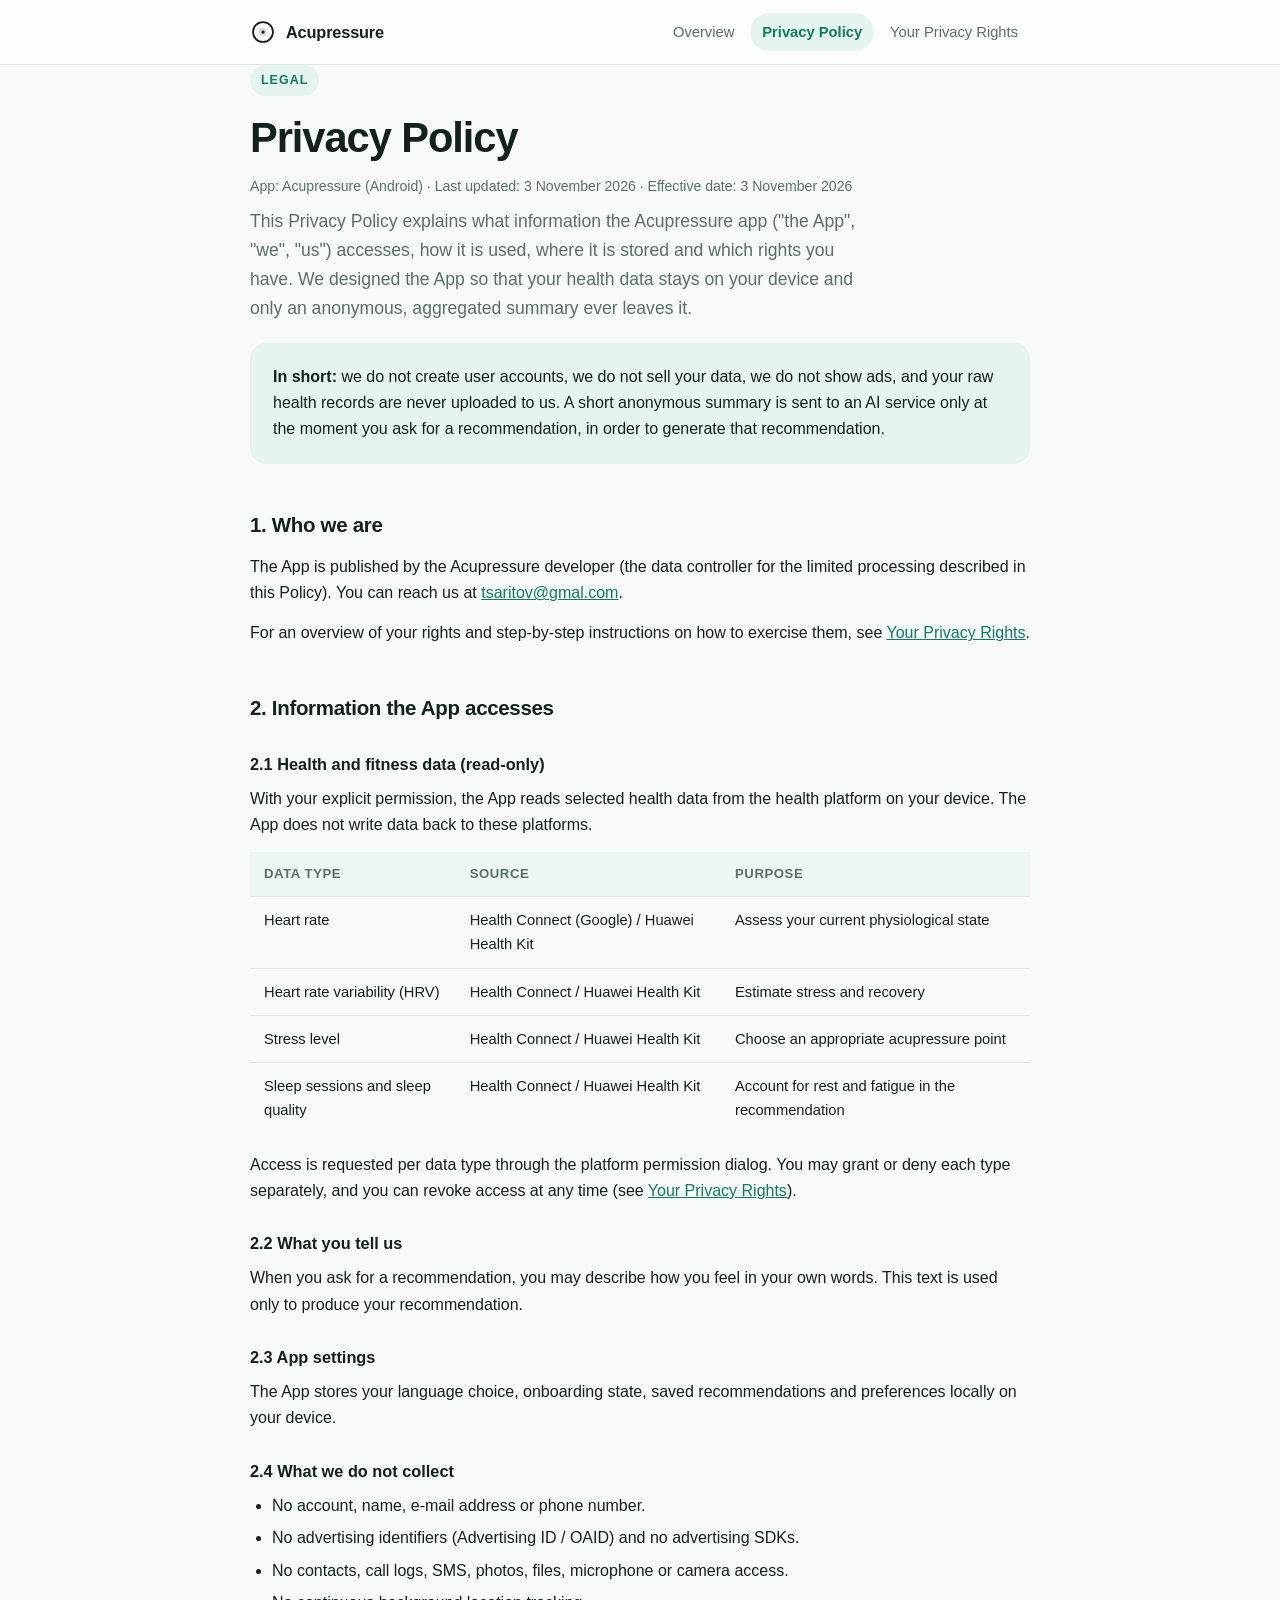
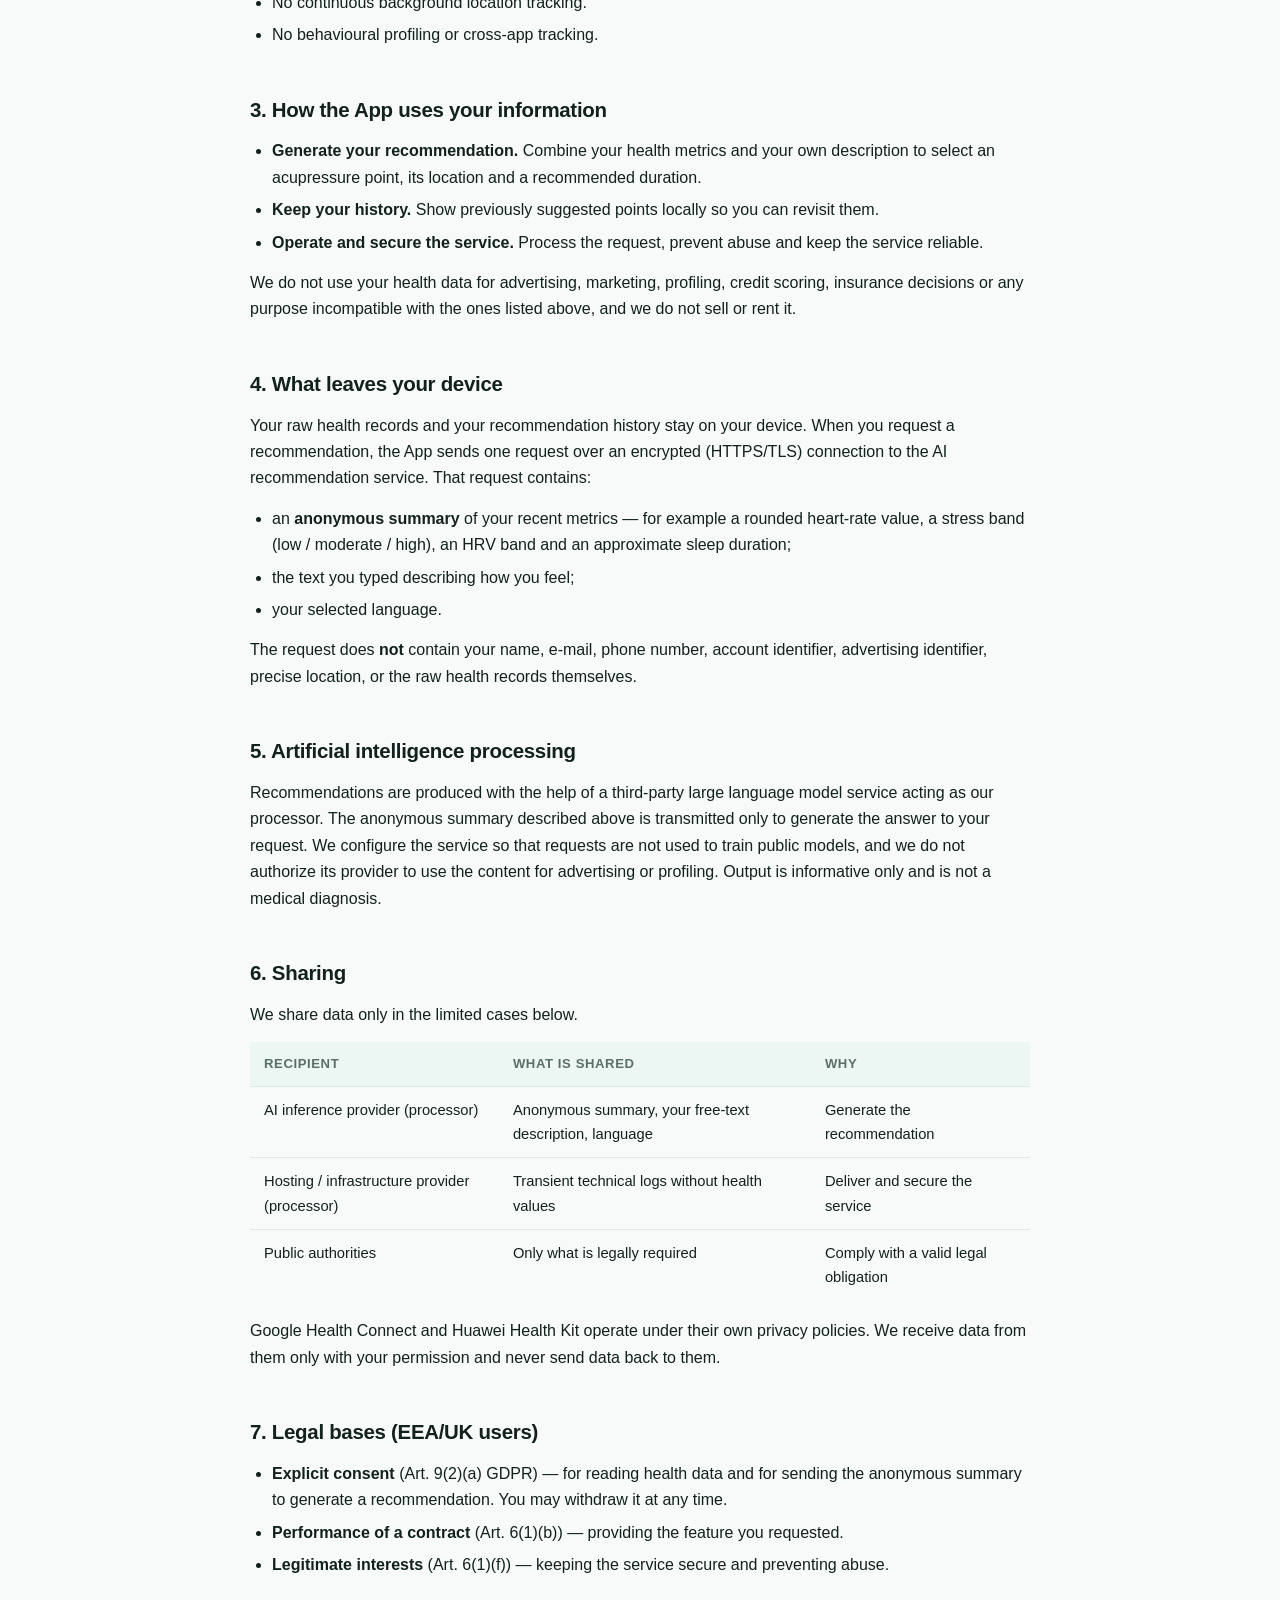
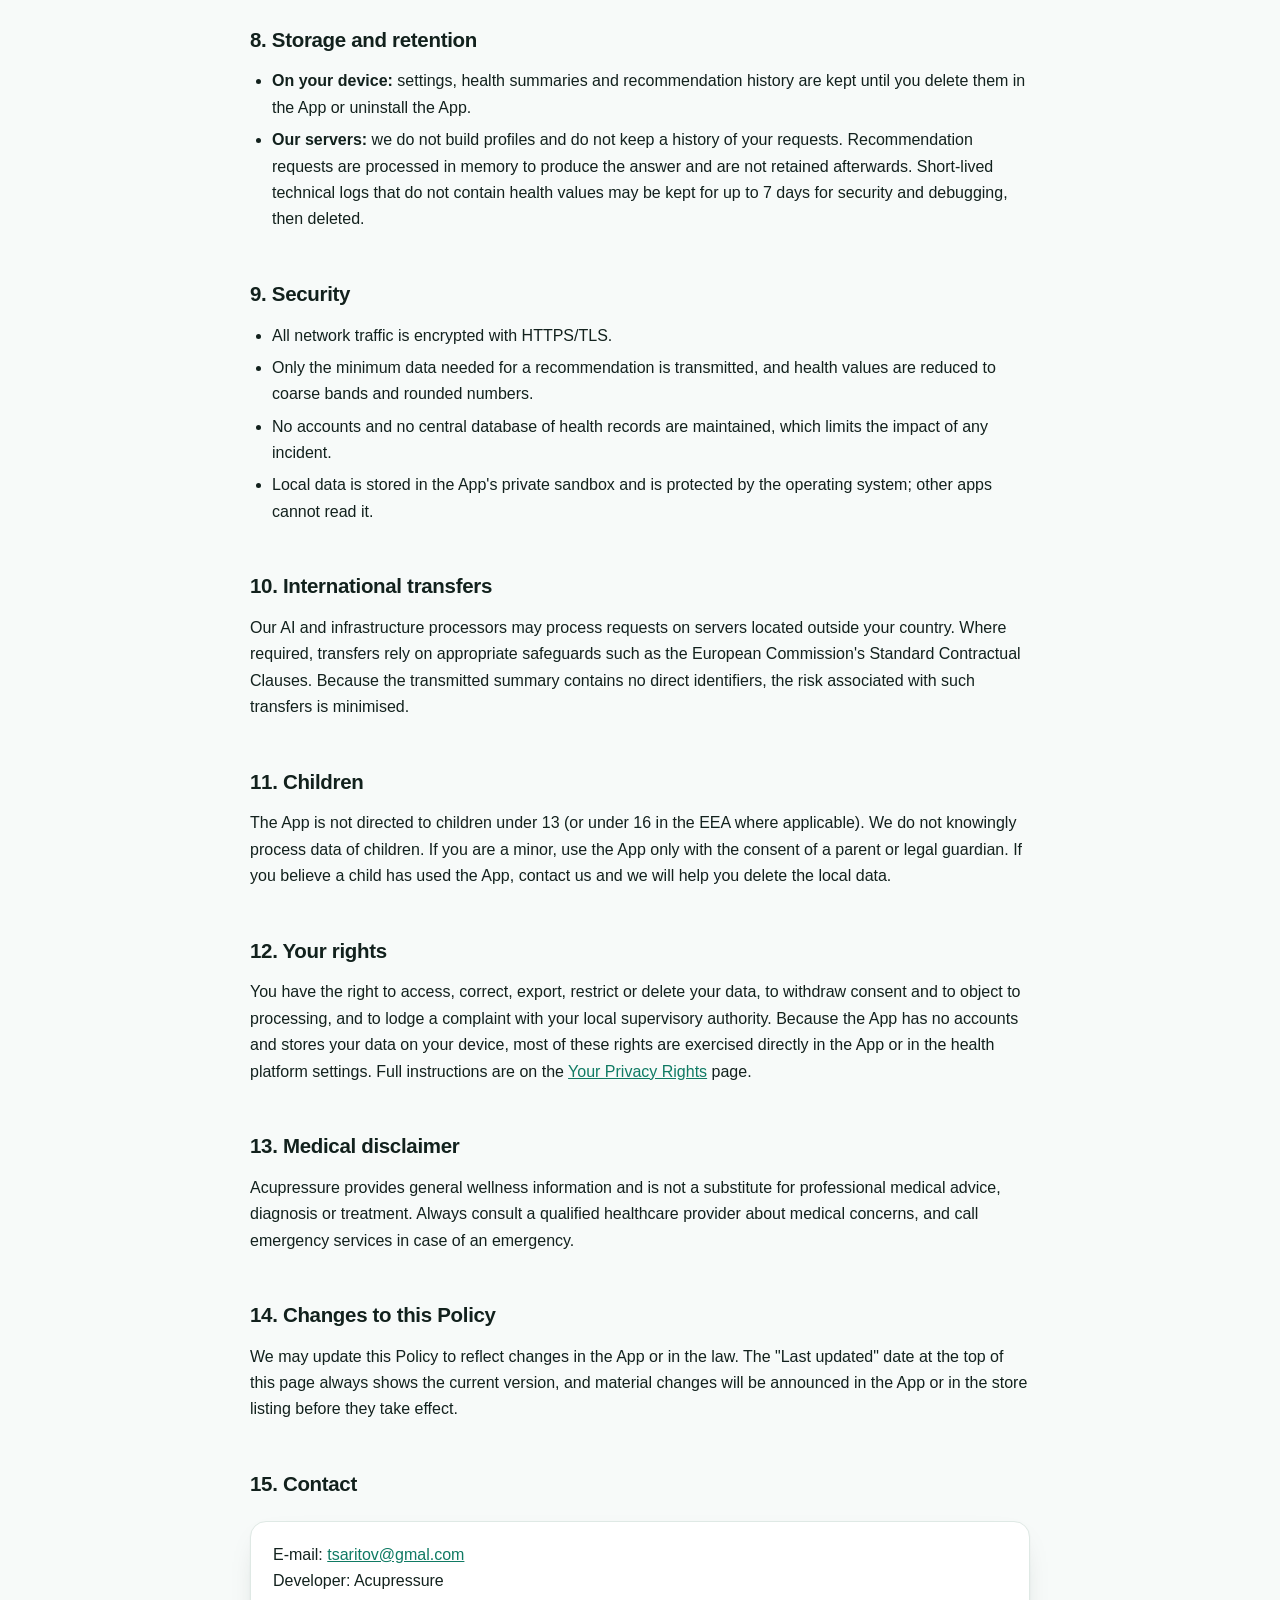
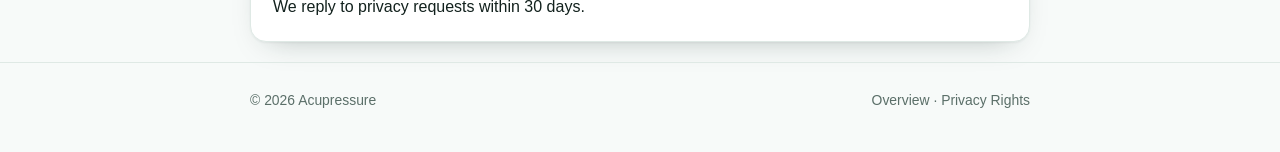
==== privacy-policy.html @ 519a4792 "Add Acupressure privacy policy and privacy rights pages" ====
<!DOCTYPE html>
<html lang="en">
<head>
<meta charset="utf-8">
<meta name="viewport" content="width=device-width, initial-scale=1">
<title>Privacy Policy — Acupressure</title>
<meta name="description" content="Privacy Policy for the Acupressure wellness app: what health data is accessed, how it is processed, stored and protected.">
<link rel="stylesheet" href="assets/style.css">
</head>
<body>

<header class="site-header">
  <div class="wrap">
    <a class="brand" href="index.html">
      <svg viewBox="0 0 24 24" fill="none" aria-hidden="true">
        <circle cx="12" cy="12" r="9.2" stroke="currentColor" stroke-width="1.6"/>
        <circle cx="12" cy="12" r="3.4" fill="currentColor" opacity=".18"/>
        <circle cx="12" cy="12" r="1.5" fill="currentColor"/>
      </svg>
      Acupressure
    </a>
    <nav class="nav">
      <a href="index.html">Overview</a>
      <a href="privacy-policy.html" aria-current="page">Privacy Policy</a>
      <a href="privacy-rights.html">Your Privacy Rights</a>
    </nav>
  </div>
</header>

<main class="wrap">
  <p class="eyebrow">Legal</p>
  <h1>Privacy Policy</h1>
  <p class="meta">App: Acupressure (Android) &middot; Last updated: 3 November 2026 &middot; Effective date: 3 November 2026</p>

  <p class="lede">
    This Privacy Policy explains what information the Acupressure app ("the App", "we", "us")
    accesses, how it is used, where it is stored and which rights you have. We designed the App so
    that your health data stays on your device and only an anonymous, aggregated summary ever
    leaves it.
  </p>

  <div class="panel panel--accent">
    <p>
      <strong>In short:</strong> we do not create user accounts, we do not sell your data, we do not
      show ads, and your raw health records are never uploaded to us. A short anonymous summary is
      sent to an AI service only at the moment you ask for a recommendation, in order to generate
      that recommendation.
    </p>
  </div>

  <h2>1. Who we are</h2>
  <p>
    The App is published by the Acupressure developer (the data controller for the limited
    processing described in this Policy). You can reach us at
    <a href="mailto:tsaritov@gmal.com">tsaritov@gmal.com</a>.
  </p>
  <p>
    For an overview of your rights and step-by-step instructions on how to exercise them, see
    <a href="privacy-rights.html">Your Privacy Rights</a>.
  </p>

  <h2>2. Information the App accesses</h2>

  <h3>2.1 Health and fitness data (read-only)</h3>
  <p>
    With your explicit permission, the App reads selected health data from the health platform on
    your device. The App does not write data back to these platforms.
  </p>

  <div class="table-scroll">
    <table>
      <thead>
        <tr>
          <th>Data type</th>
          <th>Source</th>
          <th>Purpose</th>
        </tr>
      </thead>
      <tbody>
        <tr>
          <td>Heart rate</td>
          <td>Health Connect (Google) / Huawei Health Kit</td>
          <td>Assess your current physiological state</td>
        </tr>
        <tr>
          <td>Heart rate variability (HRV)</td>
          <td>Health Connect / Huawei Health Kit</td>
          <td>Estimate stress and recovery</td>
        </tr>
        <tr>
          <td>Stress level</td>
          <td>Health Connect / Huawei Health Kit</td>
          <td>Choose an appropriate acupressure point</td>
        </tr>
        <tr>
          <td>Sleep sessions and sleep quality</td>
          <td>Health Connect / Huawei Health Kit</td>
          <td>Account for rest and fatigue in the recommendation</td>
        </tr>
      </tbody>
    </table>
  </div>

  <p>
    Access is requested per data type through the platform permission dialog. You may grant or deny
    each type separately, and you can revoke access at any time (see
    <a href="privacy-rights.html">Your Privacy Rights</a>).
  </p>

  <h3>2.2 What you tell us</h3>
  <p>
    When you ask for a recommendation, you may describe how you feel in your own words. This text is
    used only to produce your recommendation.
  </p>

  <h3>2.3 App settings</h3>
  <p>
    The App stores your language choice, onboarding state, saved recommendations and preferences
    locally on your device.
  </p>

  <h3>2.4 What we do not collect</h3>
  <ul>
    <li>No account, name, e-mail address or phone number.</li>
    <li>No advertising identifiers (Advertising ID / OAID) and no advertising SDKs.</li>
    <li>No contacts, call logs, SMS, photos, files, microphone or camera access.</li>
    <li>No continuous background location tracking.</li>
    <li>No behavioural profiling or cross-app tracking.</li>
  </ul>

  <h2>3. How the App uses your information</h2>
  <ul>
    <li><strong>Generate your recommendation.</strong> Combine your health metrics and your own description to select an acupressure point, its location and a recommended duration.</li>
    <li><strong>Keep your history.</strong> Show previously suggested points locally so you can revisit them.</li>
    <li><strong>Operate and secure the service.</strong> Process the request, prevent abuse and keep the service reliable.</li>
  </ul>
  <p>
    We do not use your health data for advertising, marketing, profiling, credit scoring, insurance
    decisions or any purpose incompatible with the ones listed above, and we do not sell or rent it.
  </p>

  <h2>4. What leaves your device</h2>
  <p>
    Your raw health records and your recommendation history stay on your device. When you request a
    recommendation, the App sends one request over an encrypted (HTTPS/TLS) connection to the AI
    recommendation service. That request contains:
  </p>
  <ul>
    <li>an <strong>anonymous summary</strong> of your recent metrics — for example a rounded heart-rate value, a stress band (low / moderate / high), an HRV band and an approximate sleep duration;</li>
    <li>the text you typed describing how you feel;</li>
    <li>your selected language.</li>
  </ul>
  <p>The request does <strong>not</strong> contain your name, e-mail, phone number, account identifier, advertising identifier, precise location, or the raw health records themselves.</p>

  <h2>5. Artificial intelligence processing</h2>
  <p>
    Recommendations are produced with the help of a third-party large language model service acting
    as our processor. The anonymous summary described above is transmitted only to generate the
    answer to your request. We configure the service so that requests are not used to train public
    models, and we do not authorize its provider to use the content for advertising or profiling.
    Output is informative only and is not a medical diagnosis.
  </p>

  <h2>6. Sharing</h2>
  <p>We share data only in the limited cases below.</p>
  <div class="table-scroll">
    <table>
      <thead>
        <tr>
          <th>Recipient</th>
          <th>What is shared</th>
          <th>Why</th>
        </tr>
      </thead>
      <tbody>
        <tr>
          <td>AI inference provider (processor)</td>
          <td>Anonymous summary, your free-text description, language</td>
          <td>Generate the recommendation</td>
        </tr>
        <tr>
          <td>Hosting / infrastructure provider (processor)</td>
          <td>Transient technical logs without health values</td>
          <td>Deliver and secure the service</td>
        </tr>
        <tr>
          <td>Public authorities</td>
          <td>Only what is legally required</td>
          <td>Comply with a valid legal obligation</td>
        </tr>
      </tbody>
    </table>
  </div>
  <p>
    Google Health Connect and Huawei Health Kit operate under their own privacy policies. We receive
    data from them only with your permission and never send data back to them.
  </p>

  <h2>7. Legal bases (EEA/UK users)</h2>
  <ul>
    <li><strong>Explicit consent</strong> (Art. 9(2)(a) GDPR) — for reading health data and for sending the anonymous summary to generate a recommendation. You may withdraw it at any time.</li>
    <li><strong>Performance of a contract</strong> (Art. 6(1)(b)) — providing the feature you requested.</li>
    <li><strong>Legitimate interests</strong> (Art. 6(1)(f)) — keeping the service secure and preventing abuse.</li>
  </ul>

  <h2>8. Storage and retention</h2>
  <ul>
    <li><strong>On your device:</strong> settings, health summaries and recommendation history are kept until you delete them in the App or uninstall the App.</li>
    <li><strong>Our servers:</strong> we do not build profiles and do not keep a history of your requests. Recommendation requests are processed in memory to produce the answer and are not retained afterwards. Short-lived technical logs that do not contain health values may be kept for up to 7 days for security and debugging, then deleted.</li>
  </ul>

  <h2>9. Security</h2>
  <ul>
    <li>All network traffic is encrypted with HTTPS/TLS.</li>
    <li>Only the minimum data needed for a recommendation is transmitted, and health values are reduced to coarse bands and rounded numbers.</li>
    <li>No accounts and no central database of health records are maintained, which limits the impact of any incident.</li>
    <li>Local data is stored in the App's private sandbox and is protected by the operating system; other apps cannot read it.</li>
  </ul>

  <h2>10. International transfers</h2>
  <p>
    Our AI and infrastructure processors may process requests on servers located outside your
    country. Where required, transfers rely on appropriate safeguards such as the European
    Commission's Standard Contractual Clauses. Because the transmitted summary contains no direct
    identifiers, the risk associated with such transfers is minimised.
  </p>

  <h2>11. Children</h2>
  <p>
    The App is not directed to children under 13 (or under 16 in the EEA where applicable). We do not
    knowingly process data of children. If you are a minor, use the App only with the consent of a
    parent or legal guardian. If you believe a child has used the App, contact us and we will help
    you delete the local data.
  </p>

  <h2>12. Your rights</h2>
  <p>
    You have the right to access, correct, export, restrict or delete your data, to withdraw consent
    and to object to processing, and to lodge a complaint with your local supervisory authority.
    Because the App has no accounts and stores your data on your device, most of these rights are
    exercised directly in the App or in the health platform settings. Full instructions are on the
    <a href="privacy-rights.html">Your Privacy Rights</a> page.
  </p>

  <h2>13. Medical disclaimer</h2>
  <p>
    Acupressure provides general wellness information and is not a substitute for professional
    medical advice, diagnosis or treatment. Always consult a qualified healthcare provider about
    medical concerns, and call emergency services in case of an emergency.
  </p>

  <h2>14. Changes to this Policy</h2>
  <p>
    We may update this Policy to reflect changes in the App or in the law. The "Last updated" date at
    the top of this page always shows the current version, and material changes will be announced in
    the App or in the store listing before they take effect.
  </p>

  <h2>15. Contact</h2>
  <div class="panel">
    <p>
      E-mail: <a href="mailto:tsaritov@gmal.com">tsaritov@gmal.com</a><br>
      Developer: Acupressure<br>
      We reply to privacy requests within 30 days.
    </p>
  </div>
</main>

<footer class="site-footer">
  <div class="wrap">
    <span>© <span id="year">2026</span> Acupressure</span>
    <span><a href="index.html">Overview</a> · <a href="privacy-rights.html">Privacy Rights</a></span>
  </div>
</footer>

<script>document.getElementById('year').textContent = new Date().getFullYear();</script>
</body>
</html>
---- assets/style.css ----
:root {
  --bg: #f7faf9;
  --surface: #ffffff;
  --text: #12211d;
  --muted: #5b6f69;
  --line: #dfe9e5;
  --accent: #0f7a63;
  --accent-soft: #e6f4ef;
  --radius: 16px;
  --shadow: 0 1px 2px rgba(16, 40, 34, .05), 0 12px 32px -18px rgba(16, 40, 34, .35);
}

@media (prefers-color-scheme: dark) {
  :root {
    --bg: #0c1512;
    --surface: #121e1a;
    --text: #e7f1ee;
    --muted: #9db3ac;
    --line: #22332d;
    --accent: #4ad3ad;
    --accent-soft: #14332b;
    --shadow: 0 1px 2px rgba(0, 0, 0, .4), 0 18px 40px -24px rgba(0, 0, 0, .8);
  }
}

* { box-sizing: border-box; }

html { scroll-behavior: smooth; }

body {
  margin: 0;
  background: var(--bg);
  color: var(--text);
  font: 16px/1.65 -apple-system, BlinkMacSystemFont, "Segoe UI", Roboto, "Helvetica Neue", Arial, sans-serif;
  -webkit-font-smoothing: antialiased;
}

.wrap {
  width: 100%;
  max-width: 820px;
  margin: 0 auto;
  padding: 0 20px;
}

/* ---------- Header ---------- */

.site-header {
  border-bottom: 1px solid var(--line);
  background: color-mix(in srgb, var(--surface) 70%, transparent);
  backdrop-filter: blur(8px);
  position: sticky;
  top: 0;
  z-index: 10;
}

.site-header .wrap {
  display: flex;
  align-items: center;
  justify-content: space-between;
  gap: 16px;
  min-height: 64px;
  flex-wrap: wrap;
}

.brand {
  display: inline-flex;
  align-items: center;
  gap: 10px;
  font-weight: 650;
  letter-spacing: -.01em;
  color: var(--text);
  text-decoration: none;
  font-size: 1.02rem;
}

.brand svg { width: 26px; height: 26px; flex: none; }

.nav {
  display: flex;
  gap: 4px;
  flex-wrap: wrap;
}

.nav a {
  color: var(--muted);
  text-decoration: none;
  font-size: .92rem;
  padding: 7px 12px;
  border-radius: 999px;
  transition: background .15s, color .15s;
}

.nav a:hover { color: var(--text); background: var(--accent-soft); }
.nav a[aria-current="page"] { color: var(--accent); background: var(--accent-soft); font-weight: 550; }

/* ---------- Layout ---------- */

main { padding: 48px 0 72px; }

.hero { padding: 12px 0 8px; }

.eyebrow {
  display: inline-block;
  font-size: .78rem;
  font-weight: 600;
  letter-spacing: .08em;
  text-transform: uppercase;
  color: var(--accent);
  background: var(--accent-soft);
  padding: 5px 11px;
  border-radius: 999px;
  margin: 0 0 18px;
}

h1 {
  font-size: clamp(1.9rem, 4.6vw, 2.6rem);
  line-height: 1.15;
  letter-spacing: -.025em;
  margin: 0 0 14px;
  font-weight: 700;
}

h2 {
  font-size: 1.28rem;
  letter-spacing: -.015em;
  margin: 44px 0 12px;
  font-weight: 650;
}

h3 {
  font-size: 1.02rem;
  margin: 26px 0 8px;
  font-weight: 650;
}

p { margin: 0 0 14px; }

.lede {
  font-size: 1.1rem;
  color: var(--muted);
  max-width: 62ch;
}

.meta {
  color: var(--muted);
  font-size: .88rem;
  margin: 0 0 8px;
}

a { color: var(--accent); }

hr {
  border: 0;
  border-top: 1px solid var(--line);
  margin: 40px 0;
}

ul, ol { padding-left: 22px; margin: 0 0 14px; }
li { margin: 6px 0; }

/* ---------- Cards ---------- */

.cards {
  display: grid;
  grid-template-columns: repeat(auto-fit, minmax(240px, 1fr));
  gap: 16px;
  margin: 32px 0 8px;
}

.card {
  display: block;
  background: var(--surface);
  border: 1px solid var(--line);
  border-radius: var(--radius);
  padding: 22px;
  text-decoration: none;
  color: inherit;
  box-shadow: var(--shadow);
  transition: transform .15s ease, border-color .15s ease;
}

.card:hover { transform: translateY(-2px); border-color: var(--accent); }

.card h3 { margin: 0 0 6px; color: var(--text); }
.card p { margin: 0; color: var(--muted); font-size: .92rem; }
.card .arrow { color: var(--accent); font-weight: 600; font-size: .88rem; display: inline-block; margin-top: 14px; }

.panel {
  background: var(--surface);
  border: 1px solid var(--line);
  border-radius: var(--radius);
  padding: 20px 22px;
  margin: 20px 0;
  box-shadow: var(--shadow);
}

.panel p:last-child { margin-bottom: 0; }
.panel--accent { background: var(--accent-soft); border-color: transparent; box-shadow: none; }

/* ---------- Table ---------- */

.table-scroll { overflow-x: auto; margin: 8px 0 18px; }

table {
  width: 100%;
  border-collapse: collapse;
  font-size: .92rem;
  min-width: 640px;
}

th, td {
  text-align: left;
  padding: 11px 14px;
  border-bottom: 1px solid var(--line);
  vertical-align: top;
  hyphens: auto;
  overflow-wrap: break-word;
}

th {
  font-weight: 620;
  font-size: .82rem;
  text-transform: uppercase;
  letter-spacing: .045em;
  color: var(--muted);
  background: color-mix(in srgb, var(--accent-soft) 60%, transparent);
}

tr:last-child td { border-bottom: 0; }

/* ---------- Footer ---------- */

.site-footer {
  border-top: 1px solid var(--line);
  padding: 26px 0 40px;
  color: var(--muted);
  font-size: .87rem;
}

.site-footer .wrap {
  display: flex;
  justify-content: space-between;
  gap: 12px;
  flex-wrap: wrap;
}

.site-footer a { color: var(--muted); text-decoration: none; }
.site-footer a:hover { color: var(--accent); }

@media (max-width: 520px) {
  main { padding: 32px 0 56px; }
  h2 { margin-top: 34px; }
}
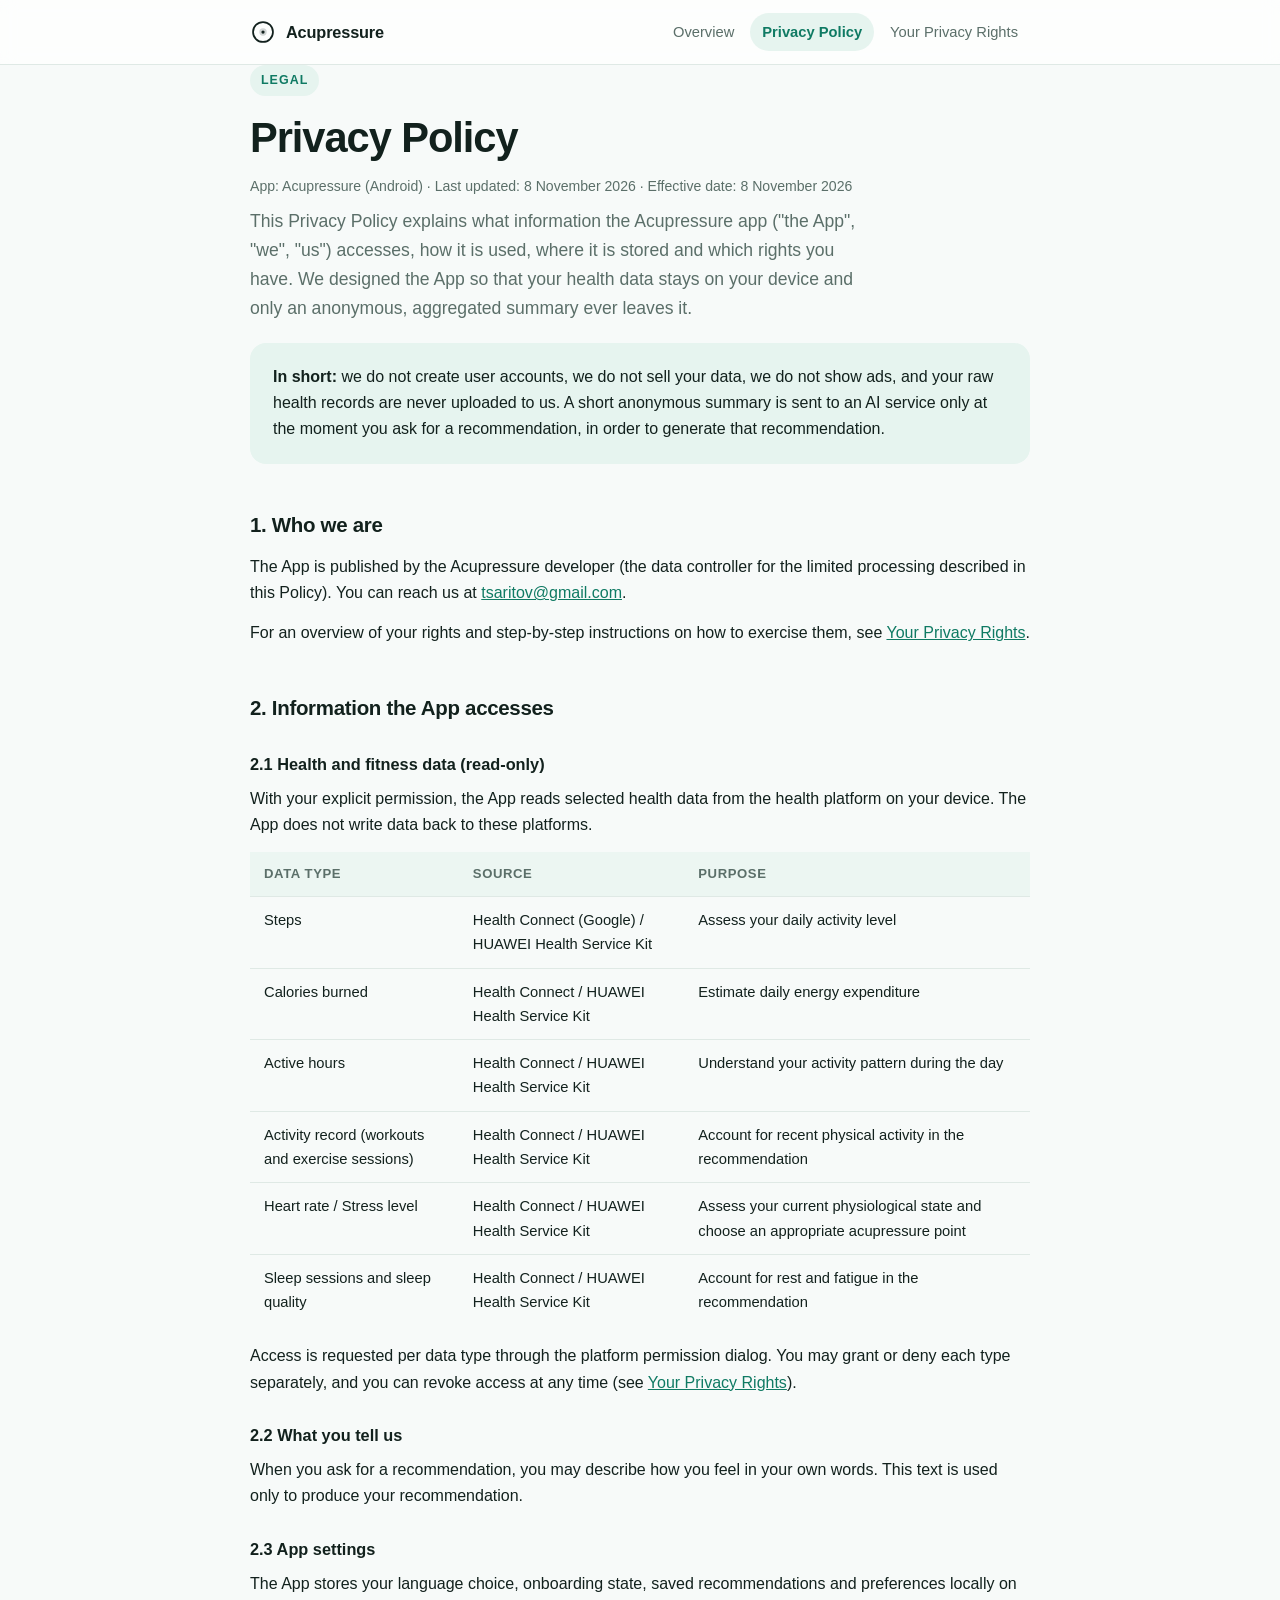
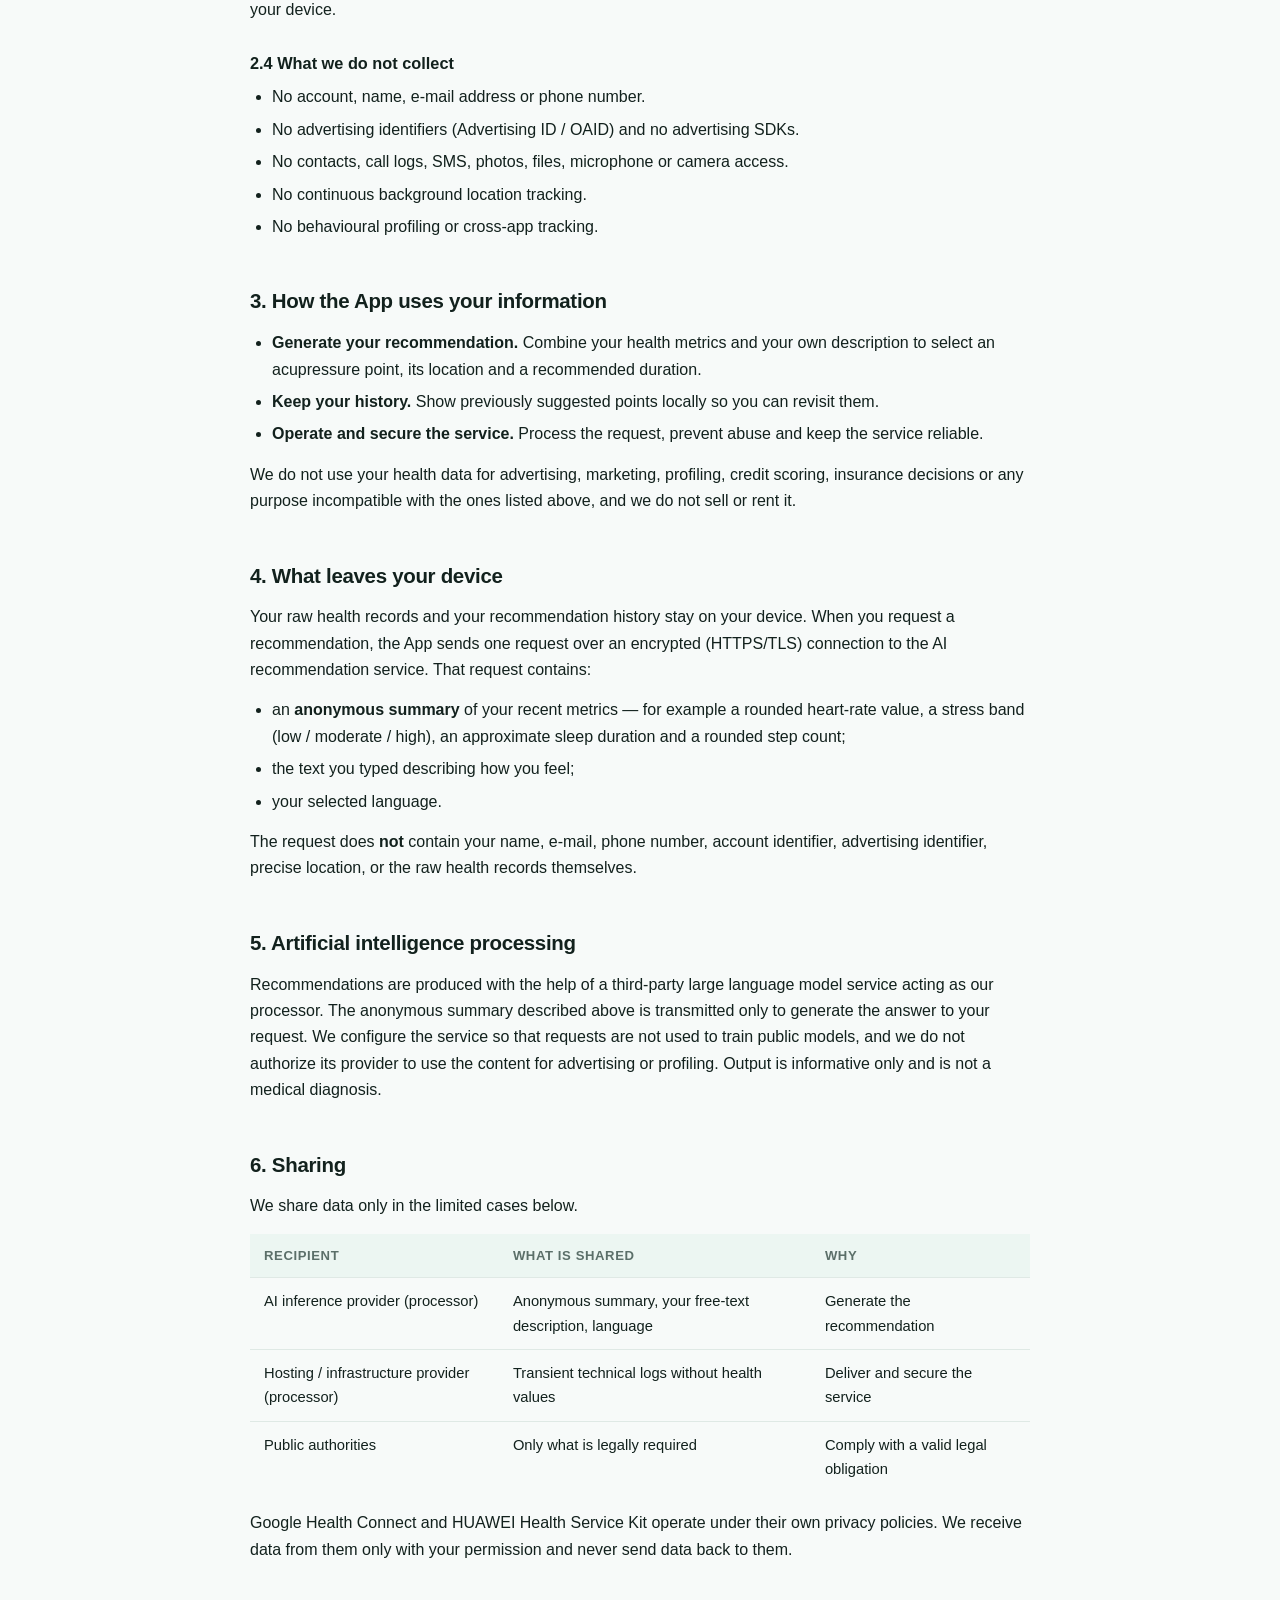
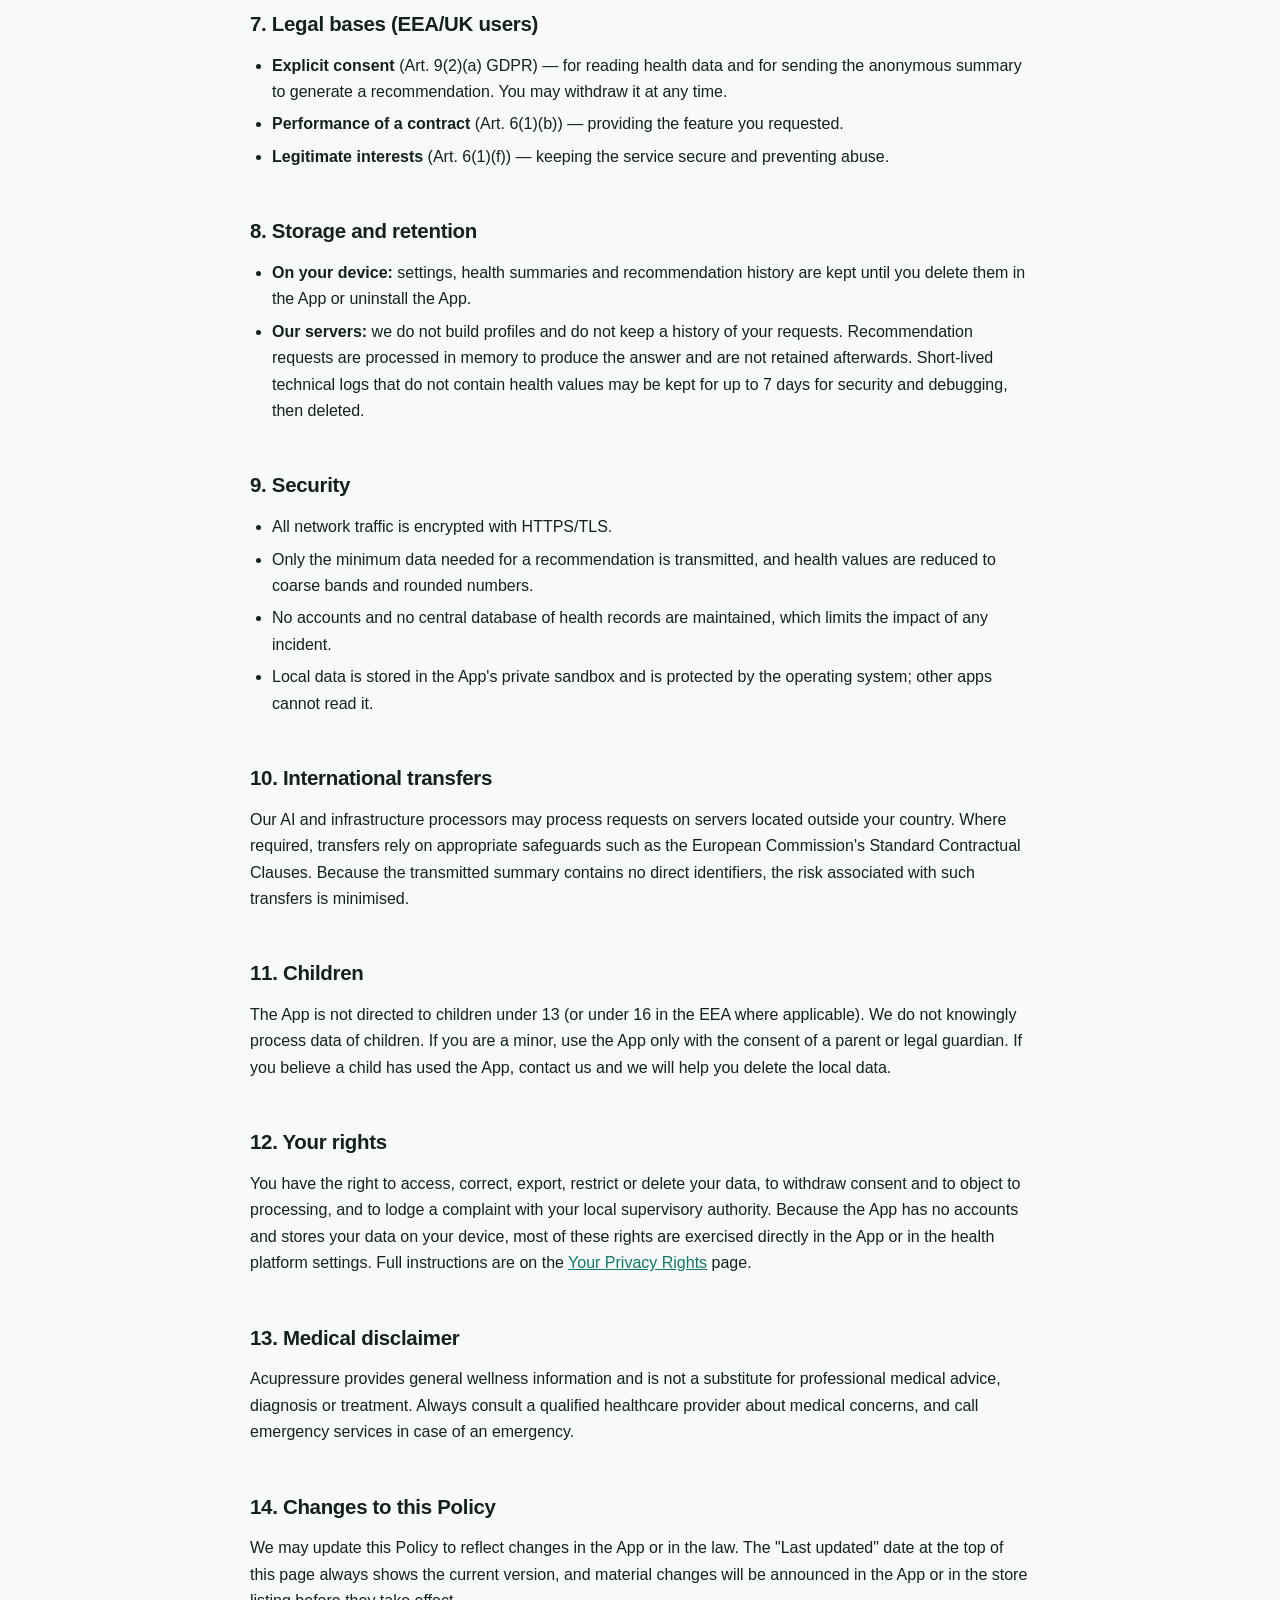
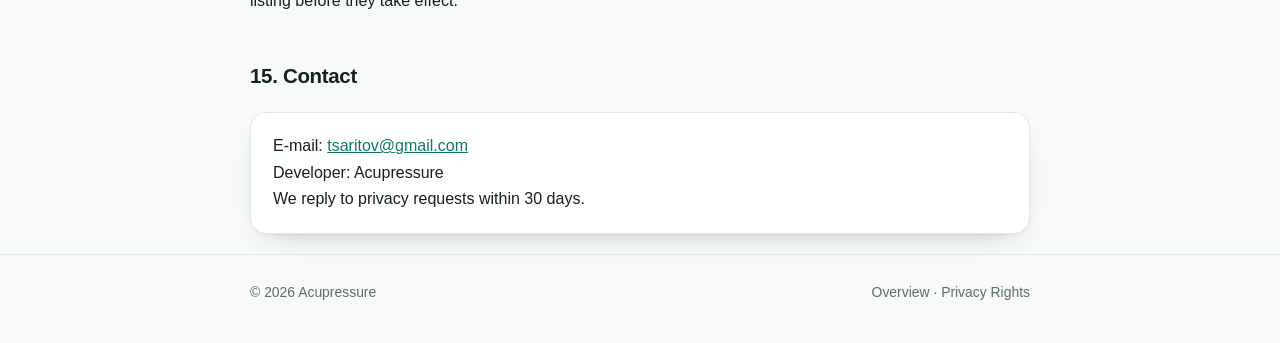
==== commit 0cc41c1a: "Fix policy for AppGallery review - Correct e-mail typo (gmal.com -> gmail.com) on all pages - List a" ====
--- a/privacy-policy.html
+++ b/privacy-policy.html
@@ -30,7 +30,7 @@
 <main class="wrap">
   <p class="eyebrow">Legal</p>
   <h1>Privacy Policy</h1>
-  <p class="meta">App: Acupressure (Android) &middot; Last updated: 3 November 2026 &middot; Effective date: 3 November 2026</p>
+  <p class="meta">App: Acupressure (Android) &middot; Last updated: 8 November 2026 &middot; Effective date: 8 November 2026</p>
 
   <p class="lede">
     This Privacy Policy explains what information the Acupressure app ("the App", "we", "us")
@@ -52,7 +52,7 @@
   <p>
     The App is published by the Acupressure developer (the data controller for the limited
     processing described in this Policy). You can reach us at
-    <a href="mailto:tsaritov@gmal.com">tsaritov@gmal.com</a>.
+    <a href="mailto:tsaritov@gmail.com">tsaritov@gmail.com</a>.
   </p>
   <p>
     For an overview of your rights and step-by-step instructions on how to exercise them, see
@@ -78,23 +78,33 @@
       </thead>
       <tbody>
         <tr>
-          <td>Heart rate</td>
-          <td>Health Connect (Google) / Huawei Health Kit</td>
-          <td>Assess your current physiological state</td>
-        </tr>
-        <tr>
-          <td>Heart rate variability (HRV)</td>
-          <td>Health Connect / Huawei Health Kit</td>
-          <td>Estimate stress and recovery</td>
-        </tr>
-        <tr>
-          <td>Stress level</td>
-          <td>Health Connect / Huawei Health Kit</td>
-          <td>Choose an appropriate acupressure point</td>
+          <td>Steps</td>
+          <td>Health Connect (Google) / HUAWEI Health Service Kit</td>
+          <td>Assess your daily activity level</td>
+        </tr>
+        <tr>
+          <td>Calories burned</td>
+          <td>Health Connect / HUAWEI Health Service Kit</td>
+          <td>Estimate daily energy expenditure</td>
+        </tr>
+        <tr>
+          <td>Active hours</td>
+          <td>Health Connect / HUAWEI Health Service Kit</td>
+          <td>Understand your activity pattern during the day</td>
+        </tr>
+        <tr>
+          <td>Activity record (workouts and exercise sessions)</td>
+          <td>Health Connect / HUAWEI Health Service Kit</td>
+          <td>Account for recent physical activity in the recommendation</td>
+        </tr>
+        <tr>
+          <td>Heart rate / Stress level</td>
+          <td>Health Connect / HUAWEI Health Service Kit</td>
+          <td>Assess your current physiological state and choose an appropriate acupressure point</td>
         </tr>
         <tr>
           <td>Sleep sessions and sleep quality</td>
-          <td>Health Connect / Huawei Health Kit</td>
+          <td>Health Connect / HUAWEI Health Service Kit</td>
           <td>Account for rest and fatigue in the recommendation</td>
         </tr>
       </tbody>
@@ -146,7 +156,7 @@
     recommendation service. That request contains:
   </p>
   <ul>
-    <li>an <strong>anonymous summary</strong> of your recent metrics — for example a rounded heart-rate value, a stress band (low / moderate / high), an HRV band and an approximate sleep duration;</li>
+    <li>an <strong>anonymous summary</strong> of your recent metrics — for example a rounded heart-rate value, a stress band (low / moderate / high), an approximate sleep duration and a rounded step count;</li>
     <li>the text you typed describing how you feel;</li>
     <li>your selected language.</li>
   </ul>
@@ -192,7 +202,7 @@
     </table>
   </div>
   <p>
-    Google Health Connect and Huawei Health Kit operate under their own privacy policies. We receive
+    Google Health Connect and HUAWEI Health Service Kit operate under their own privacy policies. We receive
     data from them only with your permission and never send data back to them.
   </p>
 
@@ -259,7 +269,7 @@
   <h2>15. Contact</h2>
   <div class="panel">
     <p>
-      E-mail: <a href="mailto:tsaritov@gmal.com">tsaritov@gmal.com</a><br>
+      E-mail: <a href="mailto:tsaritov@gmail.com">tsaritov@gmail.com</a><br>
       Developer: Acupressure<br>
       We reply to privacy requests within 30 days.
     </p>
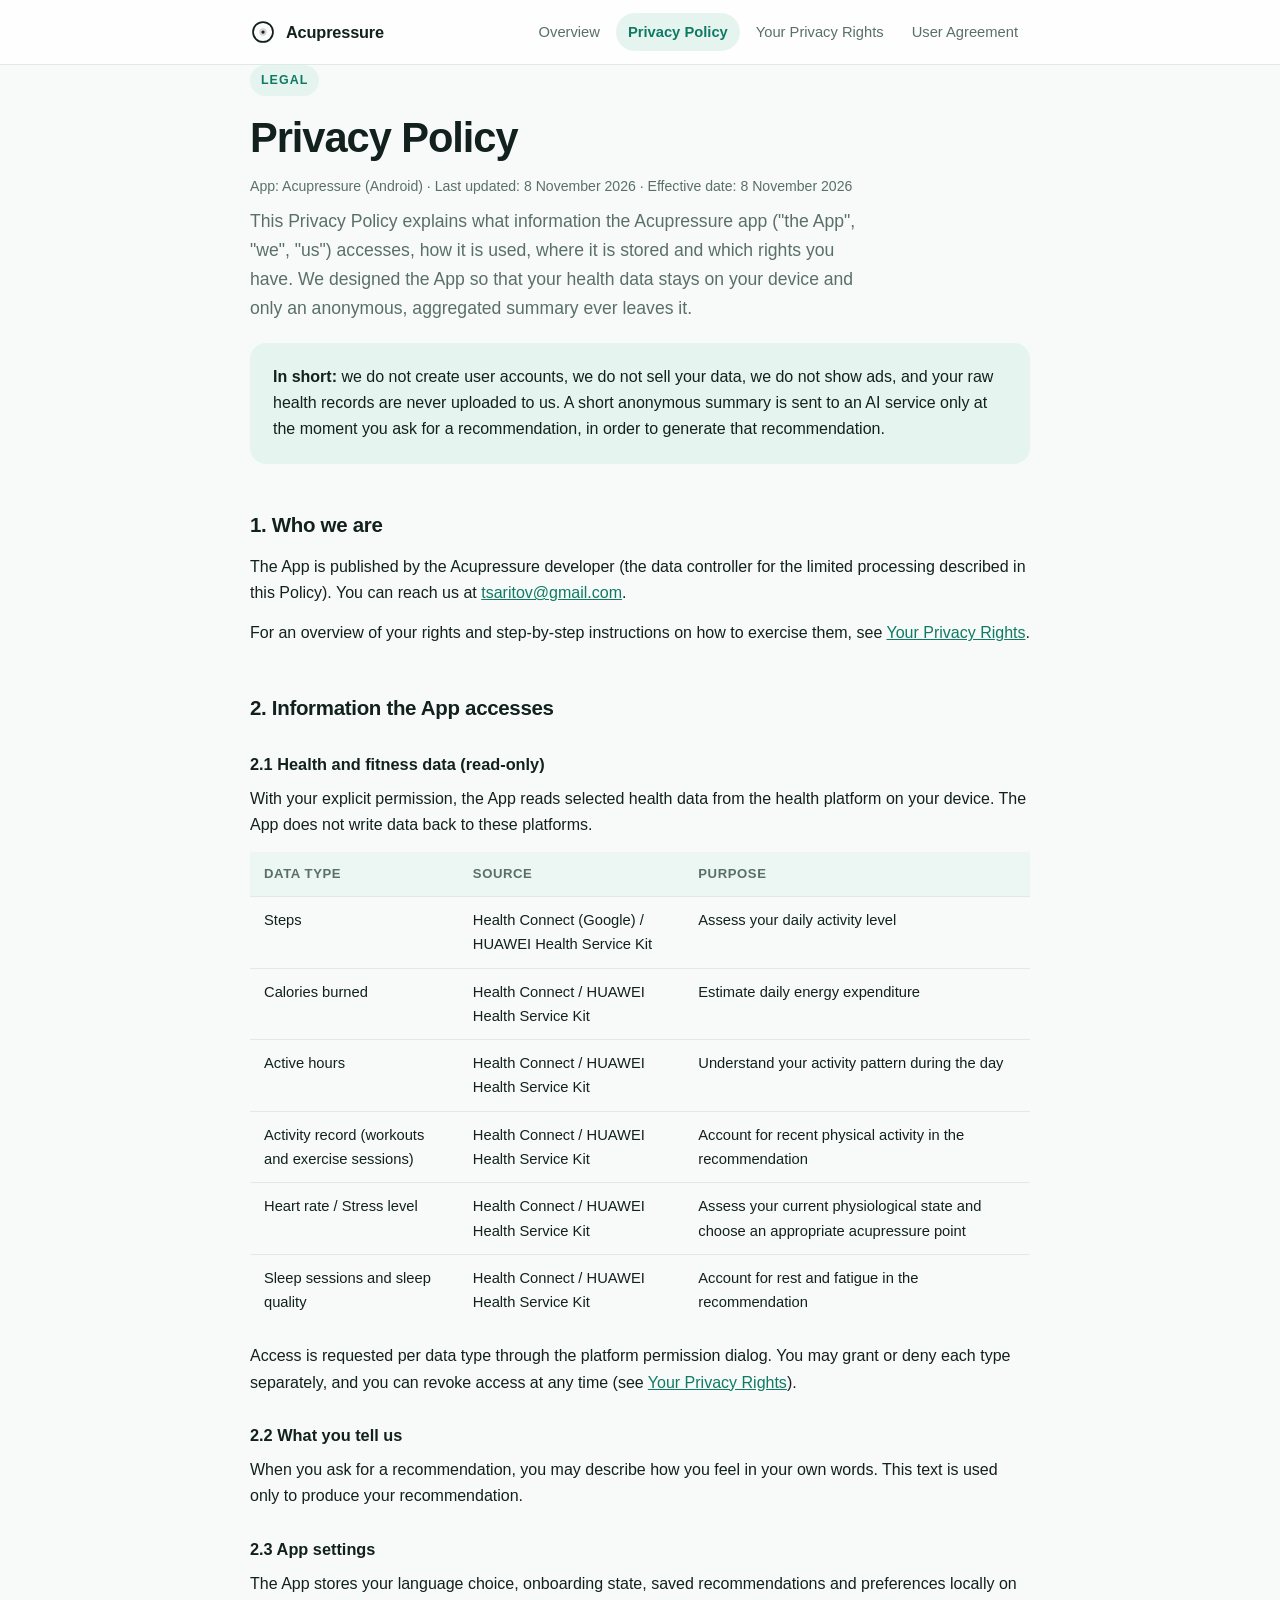
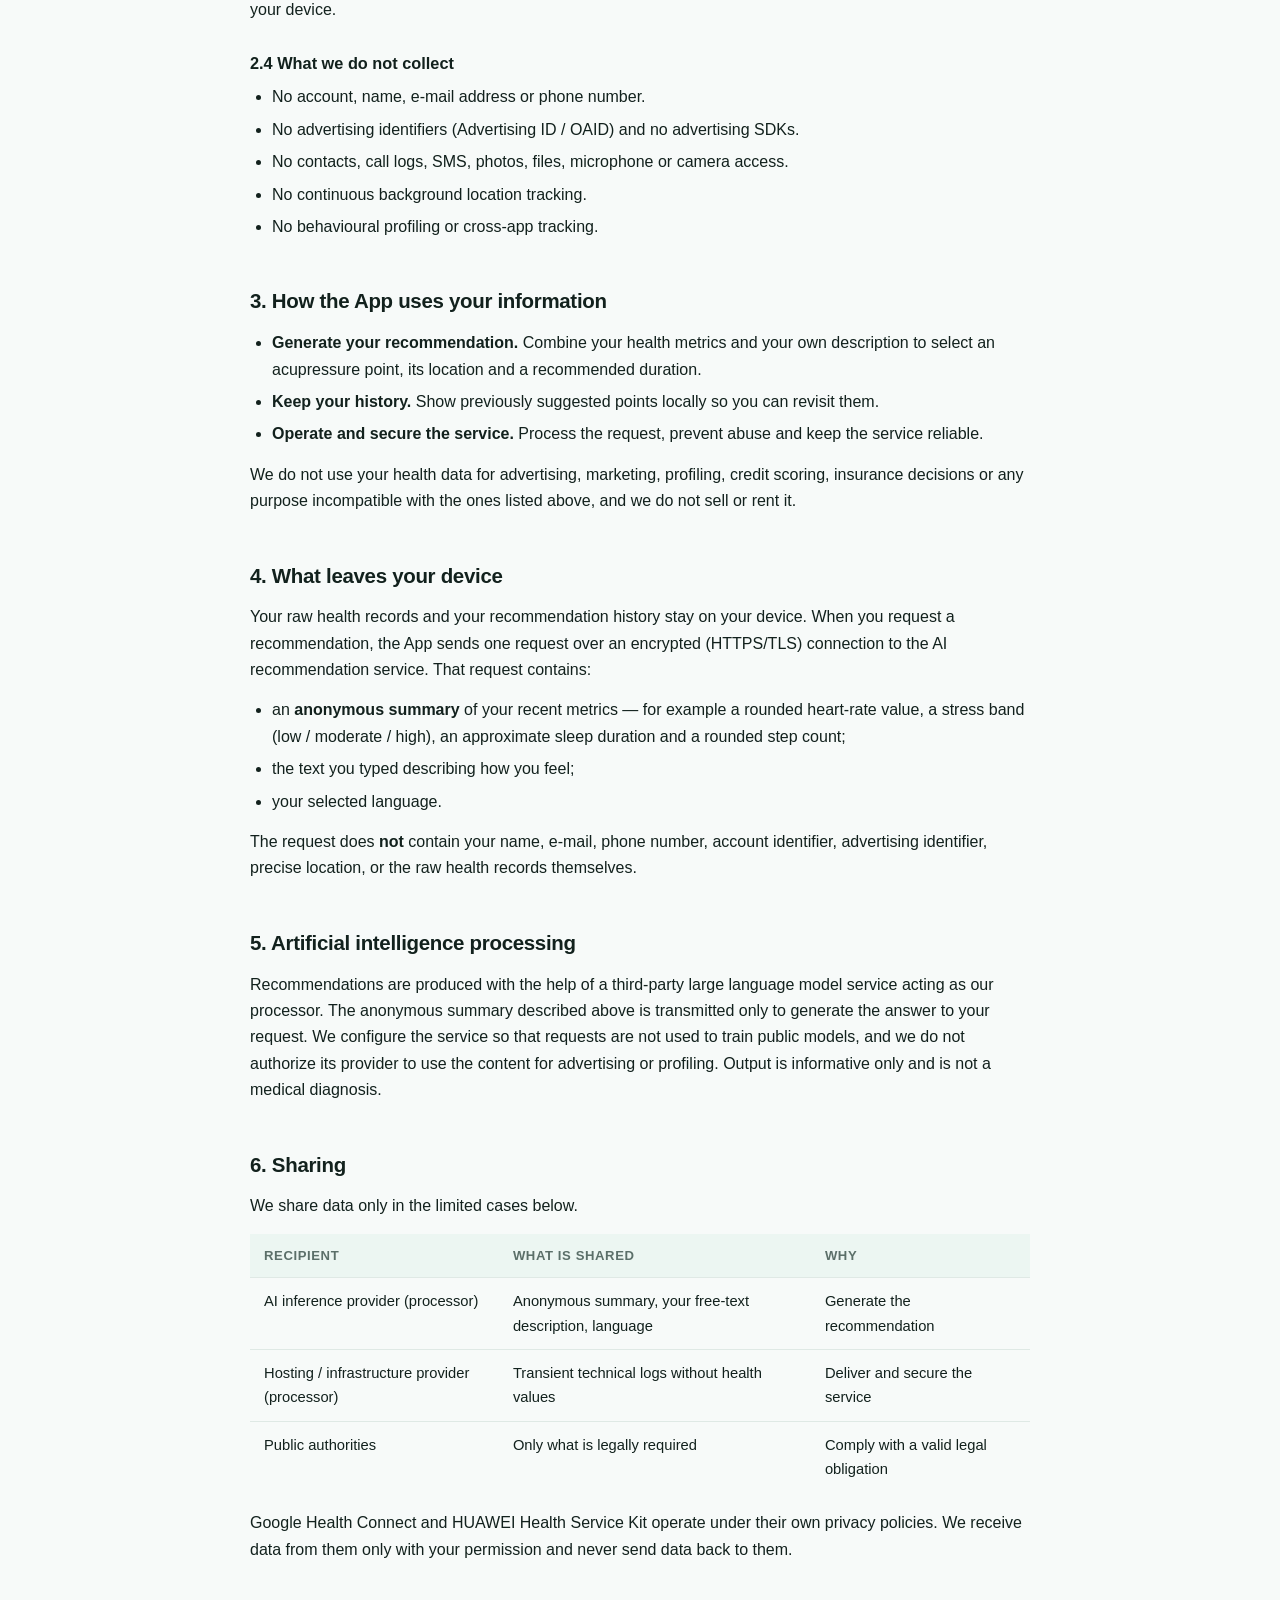
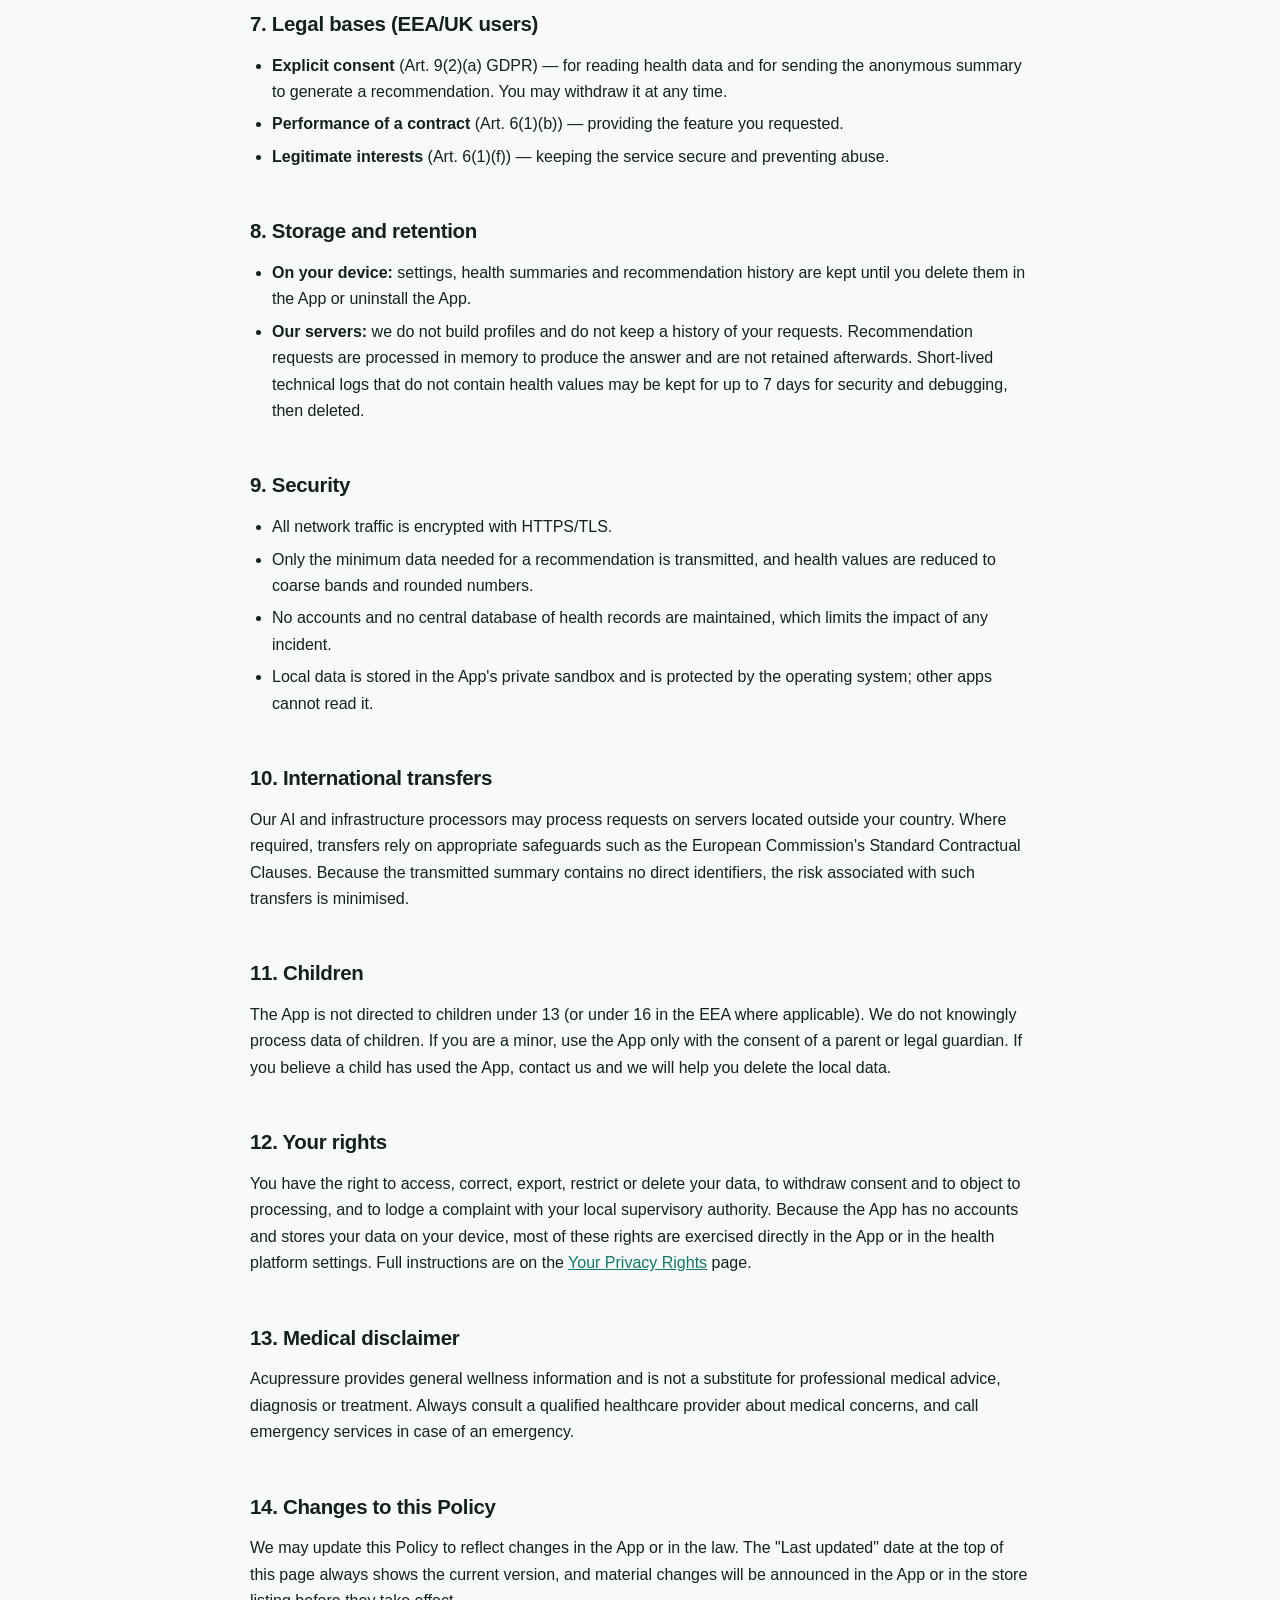
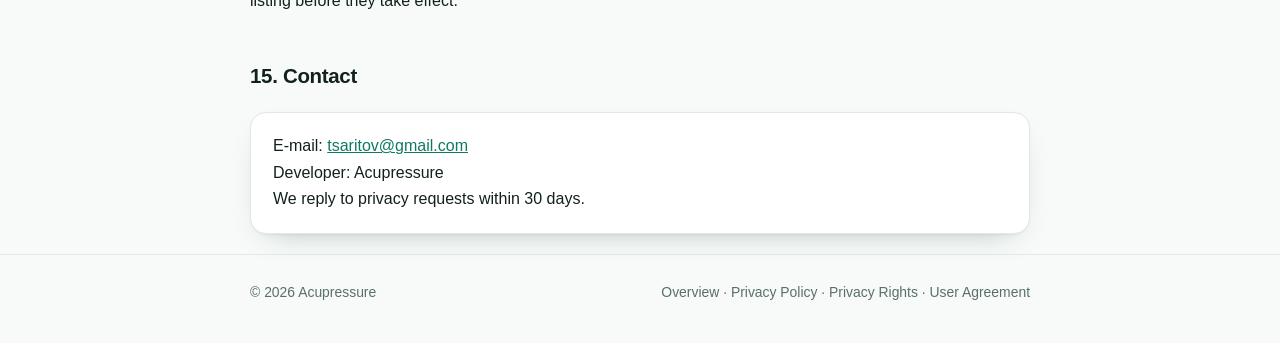
==== commit 79afd599: "Add User Agreement & Terms of Service page - New user-agreement.html with medical disclaimer, privac" ====
--- a/privacy-policy.html
+++ b/privacy-policy.html
@@ -23,6 +23,7 @@
       <a href="index.html">Overview</a>
       <a href="privacy-policy.html" aria-current="page">Privacy Policy</a>
       <a href="privacy-rights.html">Your Privacy Rights</a>
+      <a href="user-agreement.html">User Agreement</a>
     </nav>
   </div>
 </header>
@@ -279,7 +280,7 @@
 <footer class="site-footer">
   <div class="wrap">
     <span>© <span id="year">2026</span> Acupressure</span>
-    <span><a href="index.html">Overview</a> · <a href="privacy-rights.html">Privacy Rights</a></span>
+    <span><a href="index.html">Overview</a> · <a href="privacy-policy.html">Privacy Policy</a> · <a href="privacy-rights.html">Privacy Rights</a> · <a href="user-agreement.html">User Agreement</a></span>
   </div>
 </footer>
 
